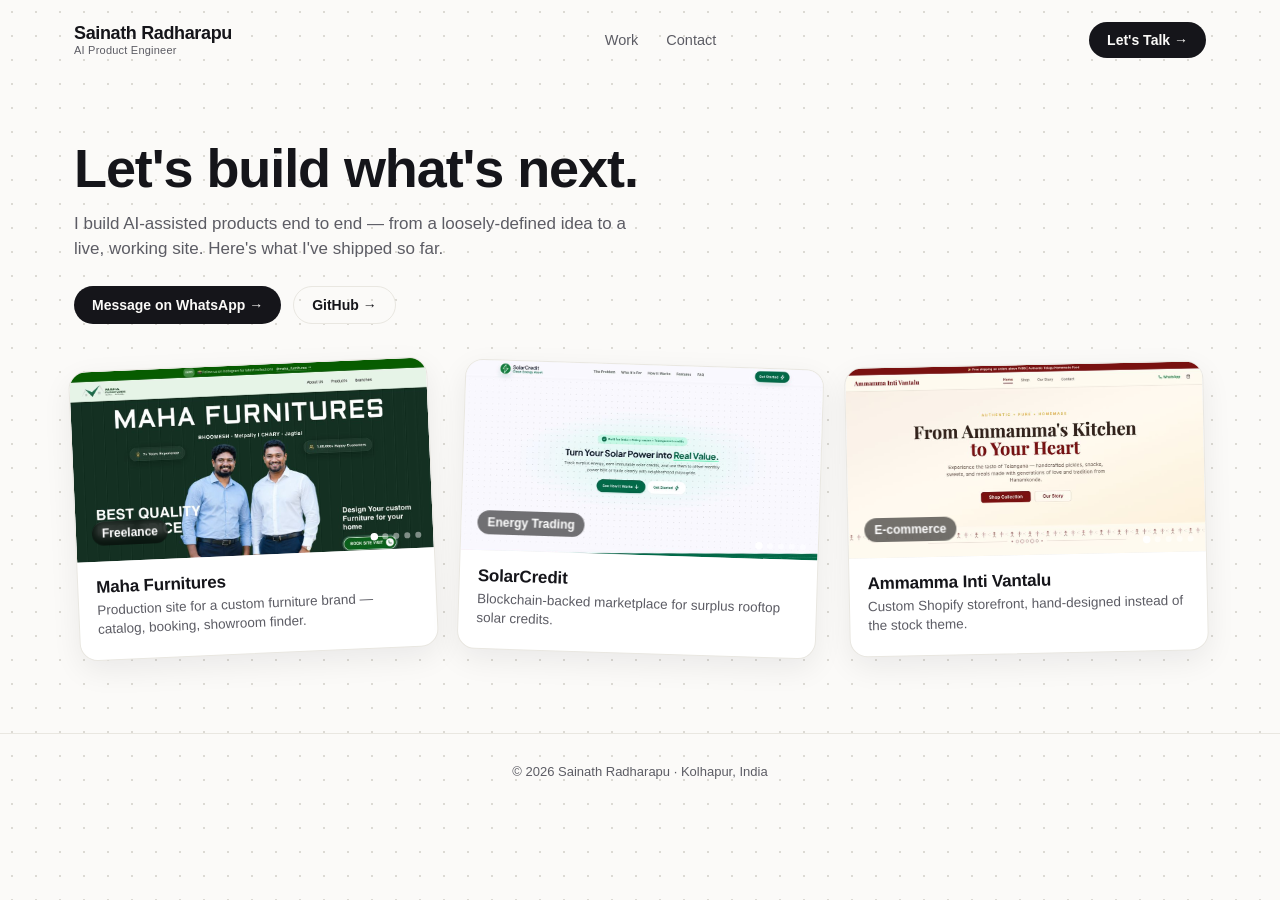
==== index.html @ 1b239308 "Initial commit: portfolio site Playground-style project grid with auto-rotating screenshot carousels" ====
<!DOCTYPE html>
<html lang="en">
<head>
<meta charset="UTF-8">
<meta name="viewport" content="width=device-width, initial-scale=1">
<title>Sainath Radharapu — Work</title>
<meta name="description" content="Projects built by Sainath Radharapu — AI-assisted products, shipped sites, and ML pipelines.">
<link rel="stylesheet" href="css/style.css">
</head>
<body>
  <div class="gradient-blob"></div>

  <nav class="nav">
    <a class="logo" href="#">
      <span class="logo-name">Sainath Radharapu</span>
      <span class="logo-role">AI Product Engineer</span>
    </a>
    <div class="links">
      <a href="#work">Work</a>
      <a href="https://wa.me/917036701972?text=Hi%20Sainath!%20I%20checked%20out%20your%20portfolio%20and%20wanted%20to%20connect." target="_blank" rel="noopener">Contact</a>
    </div>
    <a class="btn" href="https://wa.me/917036701972?text=Hi%20Sainath!%20I%20checked%20out%20your%20portfolio%20and%20wanted%20to%20connect." target="_blank" rel="noopener">Let's Talk →</a>
  </nav>

  <section class="hero">
    <h1>Let's build what's next.</h1>
    <p>I build AI-assisted products end to end — from a loosely-defined idea to a live, working site. Here's what I've shipped so far.</p>
    <div class="cta-row">
      <a class="btn" href="https://wa.me/917036701972?text=Hi%20Sainath!%20I%20checked%20out%20your%20portfolio%20and%20wanted%20to%20connect." target="_blank" rel="noopener">Message on WhatsApp →</a>
      <a class="btn btn-outline" href="https://github.com/Sai-dev313" target="_blank" rel="noopener">GitHub →</a>
    </div>
  </section>

  <section id="work" class="playground">

    <a class="card" href="projects/maha-furnitures/">
      <div class="thumb">
        <div class="carousel" data-interval="2800">
          <img src="assets/maha-furnitures/section-1.jpg" alt="Maha Furnitures screenshot 1">
          <img src="assets/maha-furnitures/section-2.jpg" alt="Maha Furnitures screenshot 2">
          <img src="assets/maha-furnitures/section-3.jpg" alt="Maha Furnitures screenshot 3">
          <img src="assets/maha-furnitures/section-4.jpg" alt="Maha Furnitures screenshot 4">
          <img src="assets/maha-furnitures/section-5.jpg" alt="Maha Furnitures screenshot 5">
        </div>
        <span class="tag">Freelance</span>
      </div>
      <div class="meta">
        <h3>Maha Furnitures</h3>
        <p>Production site for a custom furniture brand — catalog, booking, showroom finder.</p>
      </div>
    </a>

    <a class="card" href="projects/solarcredit/">
      <div class="thumb">
        <div class="carousel" data-interval="2800">
          <img src="assets/solarcredit/section-1.jpg" alt="SolarCredit screenshot 1">
          <img src="assets/solarcredit/section-2.jpg" alt="SolarCredit screenshot 2">
          <img src="assets/solarcredit/section-3.jpg" alt="SolarCredit screenshot 3">
          <img src="assets/solarcredit/section-4.jpg" alt="SolarCredit screenshot 4">
          <img src="assets/solarcredit/section-5.jpg" alt="SolarCredit screenshot 5">
        </div>
        <span class="tag">Energy Trading</span>
      </div>
      <div class="meta">
        <h3>SolarCredit</h3>
        <p>Blockchain-backed marketplace for surplus rooftop solar credits.</p>
      </div>
    </a>

    <a class="card" href="projects/ammamma-inti-vantalu/">
      <div class="thumb">
        <div class="carousel" data-interval="2800">
          <img src="assets/ammamma-inti-vantalu/section-1.jpg" alt="Ammamma Inti Vantalu screenshot 1">
          <img src="assets/ammamma-inti-vantalu/section-2.jpg" alt="Ammamma Inti Vantalu screenshot 2">
          <img src="assets/ammamma-inti-vantalu/section-3.jpg" alt="Ammamma Inti Vantalu screenshot 3">
          <img src="assets/ammamma-inti-vantalu/section-4.jpg" alt="Ammamma Inti Vantalu screenshot 4">
          <img src="assets/ammamma-inti-vantalu/section-5.jpg" alt="Ammamma Inti Vantalu screenshot 5">
        </div>
        <span class="tag">E-commerce</span>
      </div>
      <div class="meta">
        <h3>Ammamma Inti Vantalu</h3>
        <p>Custom Shopify storefront, hand-designed instead of the stock theme.</p>
      </div>
    </a>

  </section>

  <footer>© 2026 Sainath Radharapu · Kolhapur, India</footer>

  <script src="js/carousel.js"></script>
</body>
</html>
---- css/style.css ----
:root {
  --bg: #fbfaf8;
  --dot: #dcdad4;
  --card-bg: #ffffff;
  --ink: #15151a;
  --ink-soft: #5c5c64;
  --line: #e9e7e1;
  --accent: #2b57ff;
  --grad-a: rgba(130,170,255,0.30);
  --grad-b: rgba(255,195,165,0.28);
  --grad-c: rgba(190,160,255,0.22);
  --radius: 18px;
  --shadow: 0 10px 30px rgba(20,20,30,0.07);
  --shadow-hover: 0 18px 40px rgba(20,20,30,0.13);
}

* { box-sizing: border-box; }

html, body {
  margin: 0;
  padding: 0;
  background-color: var(--bg);
  background-image: radial-gradient(var(--dot) 1.3px, transparent 1.3px);
  background-size: 24px 24px;
  color: var(--ink);
  font-family: -apple-system, BlinkMacSystemFont, "Inter", "Segoe UI", Roboto, sans-serif;
}

.gradient-blob {
  position: fixed;
  top: -260px;
  left: 50%;
  transform: translateX(-50%);
  width: min(1100px, 150vw);
  height: 560px;
  background:
    radial-gradient(circle at 25% 35%, var(--grad-a), transparent 60%),
    radial-gradient(circle at 70% 55%, var(--grad-b), transparent 60%),
    radial-gradient(circle at 50% 10%, var(--grad-c), transparent 55%);
  filter: blur(50px);
  z-index: -1;
  pointer-events: none;
}

a { color: inherit; text-decoration: none; }

.wrap {
  max-width: 1180px;
  margin: 0 auto;
  padding: 0 24px;
}

/* ---------- Nav ---------- */
.nav {
  display: flex;
  align-items: center;
  justify-content: space-between;
  padding: 22px 24px;
  max-width: 1180px;
  margin: 0 auto;
}
.nav .logo {
  display: flex;
  flex-direction: column;
  line-height: 1.2;
}
.nav .logo .logo-name {
  font-weight: 800;
  font-size: 18px;
  letter-spacing: -0.02em;
}
.nav .logo .logo-role {
  font-size: 11px;
  font-weight: 500;
  color: var(--ink-soft);
  letter-spacing: 0.02em;
}
.nav .links {
  display: flex;
  gap: 28px;
  font-size: 14.5px;
  color: var(--ink-soft);
}
.nav .links a:hover { color: var(--ink); }
.btn {
  display: inline-flex;
  align-items: center;
  gap: 8px;
  background: var(--ink);
  color: var(--bg);
  padding: 10px 18px;
  border-radius: 999px;
  font-size: 14px;
  font-weight: 600;
  white-space: nowrap;
}
.btn:hover { opacity: 0.85; }
.btn-outline {
  background: transparent;
  border: 1px solid var(--line);
  color: var(--ink);
}

/* ---------- Hero ---------- */
.hero {
  padding: 60px 24px 30px;
  max-width: 1180px;
  margin: 0 auto;
}
.hero h1 {
  font-size: clamp(32px, 5vw, 54px);
  line-height: 1.05;
  margin: 0 0 14px 0;
  letter-spacing: -0.02em;
  max-width: 760px;
}
.hero p {
  font-size: 17px;
  color: var(--ink-soft);
  max-width: 560px;
  margin: 0 0 24px 0;
  line-height: 1.5;
}
.hero .cta-row { display: flex; gap: 12px; flex-wrap: wrap; }

/* ---------- Playground grid ---------- */
.playground {
  max-width: 1180px;
  margin: 10px auto 80px;
  padding: 0 24px;
  display: grid;
  grid-template-columns: repeat(3, 1fr);
  gap: 34px 28px;
}
@media (max-width: 860px) {
  .playground { grid-template-columns: repeat(2, 1fr); }
}
@media (max-width: 560px) {
  .playground { grid-template-columns: 1fr; }
}

.card {
  display: block;
  border-radius: var(--radius);
  background: var(--card-bg);
  box-shadow: var(--shadow);
  overflow: hidden;
  transform: rotate(var(--tilt, 0deg));
  transition: transform .25s ease, box-shadow .25s ease;
  border: 1px solid var(--line);
}
.card:hover {
  transform: rotate(0deg) translateY(-6px) scale(1.015);
  box-shadow: var(--shadow-hover);
}
.card:nth-child(6n+1) { --tilt: -2.5deg; }
.card:nth-child(6n+2) { --tilt: 1.8deg; }
.card:nth-child(6n+3) { --tilt: -1.2deg; }
.card:nth-child(6n+4) { --tilt: 2.2deg; }
.card:nth-child(6n+5) { --tilt: -1.8deg; }
.card:nth-child(6n+6) { --tilt: 1.2deg; }

.card .thumb {
  position: relative;
  height: 190px;
  overflow: hidden;
  background: #eee;
}
.card .thumb .tag {
  position: absolute;
  left: 16px;
  bottom: 16px;
  z-index: 3;
  background: rgba(0,0,0,0.55);
  color: #fff;
  font-size: 12px;
  font-weight: 600;
  padding: 5px 10px;
  border-radius: 999px;
  backdrop-filter: blur(4px);
}

/* ---------- Screenshot carousel ---------- */
.carousel {
  position: absolute;
  inset: 0;
  overflow: hidden;
}
.carousel img {
  position: absolute;
  inset: 0;
  width: 100%;
  height: 100%;
  object-fit: cover;
  object-position: top center;
  opacity: 0;
  transition: opacity 1s ease;
}
.carousel img.active { opacity: 1; }
.carousel .dots {
  position: absolute;
  bottom: 10px;
  right: 12px;
  display: flex;
  gap: 5px;
  z-index: 3;
}
.carousel .dots span {
  width: 6px; height: 6px;
  border-radius: 50%;
  background: rgba(255,255,255,0.45);
  transition: background .3s ease, transform .3s ease;
}
.carousel .dots span.active {
  background: #fff;
  transform: scale(1.25);
}
.card .meta { padding: 16px 18px 20px; }
.card .meta h3 {
  margin: 0 0 4px 0;
  font-size: 17px;
  letter-spacing: -0.01em;
}
.card .meta p {
  margin: 0;
  font-size: 13.5px;
  color: var(--ink-soft);
  line-height: 1.4;
}

/* ---------- Project detail page ---------- */
.crumbs {
  padding: 26px 24px 0;
  max-width: 1180px;
  margin: 0 auto;
  font-size: 13.5px;
  color: var(--ink-soft);
  display: flex;
  gap: 8px;
  align-items: center;
}
.crumbs .chip {
  background: var(--card-bg);
  border: 1px solid var(--line);
  padding: 5px 12px;
  border-radius: 999px;
}
.crumbs .chip.active { color: var(--accent); border-color: var(--accent); }

.detail-hero {
  max-width: 1180px;
  margin: 18px auto 0;
  padding: 0 24px;
  display: grid;
  grid-template-columns: 1fr 1fr;
  gap: 40px;
  align-items: center;
}
@media (max-width: 860px) {
  .detail-hero { grid-template-columns: 1fr; }
}
.detail-hero h1 {
  font-size: clamp(30px, 4.2vw, 46px);
  line-height: 1.08;
  letter-spacing: -0.02em;
  margin: 0 0 18px 0;
}
.detail-hero .who {
  display: flex;
  align-items: center;
  gap: 12px;
  margin-top: 18px;
}
.detail-hero .who .avatar {
  width: 42px; height: 42px; border-radius: 10px;
  overflow: hidden;
  flex-shrink: 0;
  background: var(--accent);
  perspective: 300px;
}
.detail-hero .who .avatar img {
  width: 100%; height: 100%;
  object-fit: cover;
  object-position: top center;
  display: block;
  transform: rotateX(0deg) rotateY(0deg);
  transition: transform 0.12s ease-out;
  will-change: transform;
}

/* ---------- Social links row ---------- */
.crumbs { justify-content: space-between; }
.crumb-chips { display: flex; gap: 8px; align-items: center; }
.social-row { display: flex; gap: 8px; align-items: center; }
.social-row a {
  width: 32px; height: 32px;
  border-radius: 50%;
  background: var(--card-bg);
  border: 1px solid var(--line);
  display: flex;
  align-items: center;
  justify-content: center;
  color: var(--ink);
  transition: background .2s ease, color .2s ease, transform .2s ease;
}
.social-row a svg { width: 15px; height: 15px; }
.social-row a:hover {
  background: var(--ink);
  color: var(--bg);
  transform: translateY(-2px);
}
.detail-hero .who .role { font-size: 13px; color: var(--ink-soft); }
.detail-hero .img {
  position: relative;
  border-radius: 16px;
  aspect-ratio: 16/10.5;
  box-shadow: var(--shadow);
  border: 1px solid var(--line);
  overflow: hidden;
  background: #eee;
}
.detail-hero .img .carousel img {
  border-radius: 16px;
}

.detail-body {
  max-width: 1180px;
  margin: 56px auto 100px;
  padding: 0 24px;
  display: grid;
  grid-template-columns: 220px 1fr 220px;
  gap: 48px;
}
@media (max-width: 860px) {
  .detail-body { grid-template-columns: 1fr; }
}
.detail-body .label {
  font-size: 12px;
  letter-spacing: 0.08em;
  color: var(--ink-soft);
  text-transform: uppercase;
  margin-bottom: 10px;
}
.detail-body .about h4 { margin: 0 0 8px 0; font-size: 16px; }
.detail-body .about p { color: var(--ink-soft); font-size: 14px; line-height: 1.55; margin: 0; }
.detail-body .quote {
  font-size: clamp(20px, 2.6vw, 28px);
  line-height: 1.3;
  letter-spacing: -0.01em;
  margin: 0 0 26px 0;
}
.detail-body .list { list-style: none; padding: 0; margin: 0; }
.detail-body .list li {
  padding: 9px 0;
  border-top: 1px solid var(--line);
  font-size: 14px;
}
.detail-body .list li:first-child { border-top: none; }
.detail-body .links a {
  display: inline-block;
  margin-right: 14px;
  font-size: 14px;
  font-weight: 600;
  color: var(--accent);
}
.detail-body .section { margin-bottom: 30px; }

.back-row { max-width: 1180px; margin: 0 auto 20px; padding: 0 24px; }
.back-row a { font-size: 14px; color: var(--ink-soft); }
.back-row a:hover { color: var(--ink); }

footer {
  border-top: 1px solid var(--line);
  padding: 30px 24px;
  text-align: center;
  color: var(--ink-soft);
  font-size: 13px;
}
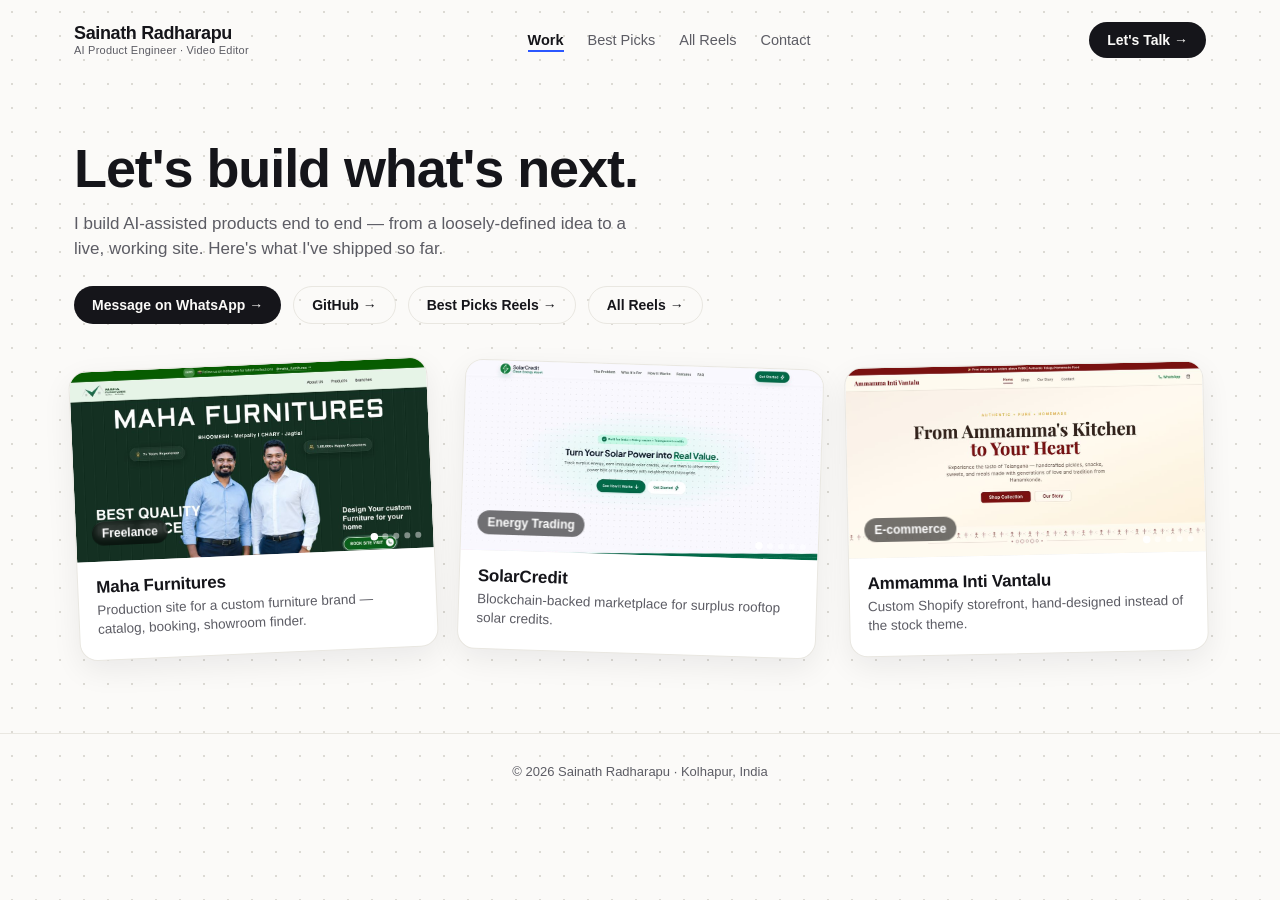
==== commit c6e20a97: "Add Video Editor portfolio with Best Picks and All Reels pages" ====
--- a/index.html
+++ b/index.html
@@ -13,10 +13,12 @@
   <nav class="nav">
     <a class="logo" href="#">
       <span class="logo-name">Sainath Radharapu</span>
-      <span class="logo-role">AI Product Engineer</span>
+      <span class="logo-role">AI Product Engineer · Video Editor</span>
     </a>
     <div class="links">
-      <a href="#work">Work</a>
+      <a href="#work" aria-current="page">Work</a>
+      <a href="video-editor/best-picks/">Best Picks</a>
+      <a href="video-editor/">All Reels</a>
       <a href="https://wa.me/917036701972?text=Hi%20Sainath!%20I%20checked%20out%20your%20portfolio%20and%20wanted%20to%20connect." target="_blank" rel="noopener">Contact</a>
     </div>
     <a class="btn" href="https://wa.me/917036701972?text=Hi%20Sainath!%20I%20checked%20out%20your%20portfolio%20and%20wanted%20to%20connect." target="_blank" rel="noopener">Let's Talk →</a>
@@ -28,6 +30,8 @@
     <div class="cta-row">
       <a class="btn" href="https://wa.me/917036701972?text=Hi%20Sainath!%20I%20checked%20out%20your%20portfolio%20and%20wanted%20to%20connect." target="_blank" rel="noopener">Message on WhatsApp →</a>
       <a class="btn btn-outline" href="https://github.com/Sai-dev313" target="_blank" rel="noopener">GitHub →</a>
+      <a class="btn btn-outline" href="video-editor/best-picks/">Best Picks Reels →</a>
+      <a class="btn btn-outline" href="video-editor/">All Reels →</a>
     </div>
   </section>
 
@@ -88,6 +92,6 @@
 
   <footer>© 2026 Sainath Radharapu · Kolhapur, India</footer>
 
-  <script src="js/carousel.js"></script>
+  <script defer src="js/carousel.js"></script>
 </body>
 </html>
--- a/css/style.css
+++ b/css/style.css
@@ -55,6 +55,8 @@
   display: flex;
   align-items: center;
   justify-content: space-between;
+  flex-wrap: wrap;
+  gap: 14px 20px;
   padding: 22px 24px;
   max-width: 1180px;
   margin: 0 auto;
@@ -77,11 +79,27 @@
 }
 .nav .links {
   display: flex;
-  gap: 28px;
+  flex-wrap: wrap;
+  gap: 14px 24px;
   font-size: 14.5px;
   color: var(--ink-soft);
 }
+.nav .links a {
+  position: relative;
+  padding-block: 4px;
+}
 .nav .links a:hover { color: var(--ink); }
+.nav .links a[aria-current="page"] {
+  color: var(--ink);
+  font-weight: 600;
+}
+.nav .links a[aria-current="page"]::after {
+  content: "";
+  position: absolute;
+  inset-inline: 0;
+  inset-block-end: 0;
+  border-block-end: 2px solid var(--accent);
+}
 .btn {
   display: inline-flex;
   align-items: center;
@@ -376,3 +394,284 @@
   color: var(--ink-soft);
   font-size: 13px;
 }
+
+/* ---------- Section headers & filters ---------- */
+.section-head {
+  max-width: 1180px;
+  margin: 28px auto 18px;
+  padding: 0 24px;
+  display: flex;
+  align-items: flex-end;
+  justify-content: space-between;
+  gap: 18px 24px;
+  flex-wrap: wrap;
+}
+.section-eyebrow {
+  font-size: 12px;
+  font-weight: 600;
+  letter-spacing: 0.08em;
+  text-transform: uppercase;
+  color: var(--accent);
+  margin: 0 0 6px 0;
+}
+.section-head h2 {
+  font-size: clamp(24px, 3vw, 32px);
+  line-height: 1.12;
+  letter-spacing: -0.02em;
+  margin: 0 0 6px 0;
+}
+.section-sub {
+  margin: 0;
+  font-size: 15px;
+  color: var(--ink-soft);
+  max-width: 540px;
+  line-height: 1.45;
+}
+.section-actions {
+  display: flex;
+  align-items: center;
+  gap: 10px;
+  flex-wrap: wrap;
+}
+
+.filter-row {
+  display: flex;
+  align-items: center;
+  gap: 8px;
+  flex-wrap: wrap;
+}
+.filter-pill {
+  appearance: none;
+  display: inline-flex;
+  align-items: center;
+  font: inherit;
+  font-size: 13.5px;
+  font-weight: 600;
+  padding: 8px 15px;
+  border-radius: 999px;
+  border: 1px solid var(--line);
+  background: var(--card-bg);
+  color: var(--ink-soft);
+  cursor: pointer;
+  transition: background .2s ease, color .2s ease, border-color .2s ease;
+}
+.filter-pill:hover {
+  color: var(--ink);
+  border-color: var(--ink-soft);
+}
+.filter-pill[aria-pressed="true"],
+.filter-pill[aria-current="page"] {
+  background: var(--ink);
+  color: var(--bg);
+  border-color: var(--ink);
+}
+.filter-pill:focus-visible,
+.btn:focus-visible,
+.nav a:focus-visible,
+.reel-ext:focus-visible {
+  outline: 2px solid var(--accent);
+  outline-offset: 2px;
+}
+
+/* ---------- Video Editor reels grid ---------- */
+.reels-groups {
+  margin-bottom: 80px;
+}
+.reels-group {
+  max-width: 1180px;
+  margin: 26px auto 42px;
+  padding: 0 24px;
+}
+.reels-group[hidden] {
+  display: none;
+}
+.reels-group-head {
+  display: flex;
+  align-items: center;
+  justify-content: space-between;
+  gap: 12px;
+  padding-bottom: 10px;
+  margin-bottom: 18px;
+  border-bottom: 1px solid var(--line);
+}
+.reels-group-title {
+  margin: 0;
+  font-size: 13px;
+  font-weight: 700;
+  letter-spacing: 0.07em;
+  text-transform: uppercase;
+  color: var(--ink);
+  display: inline-flex;
+  align-items: center;
+  gap: 8px;
+}
+.reels-group-ratio {
+  font-size: 11.5px;
+  font-weight: 600;
+  letter-spacing: 0.02em;
+  padding: 2px 8px;
+  border-radius: 999px;
+  background: var(--card-bg);
+  border: 1px solid var(--line);
+  color: var(--ink-soft);
+  text-transform: none;
+}
+.reels-group-count {
+  font-size: 13px;
+  color: var(--ink-soft);
+}
+
+.reels-grid {
+  display: grid;
+  grid-template-columns: repeat(3, minmax(0, 1fr));
+  align-items: start;
+  gap: 28px;
+}
+@media (max-width: 960px) {
+  .reels-grid { grid-template-columns: repeat(2, minmax(0, 1fr)); }
+}
+@media (max-width: 600px) {
+  .reels-grid { grid-template-columns: 1fr; }
+}
+
+.card.reel-card,
+.card.reel-card:nth-child(n) {
+  --tilt: 0deg;
+  display: flex;
+  flex-direction: column;
+  transform: none;
+  transition: none;
+}
+.card.reel-card:hover,
+.card.reel-card:focus-within {
+  transform: none;
+  box-shadow: var(--shadow);
+}
+.card.reel-card[hidden] {
+  display: none;
+}
+
+.reel-frame {
+  position: relative;
+  width: 100%;
+  background: #ffffff;
+  border-bottom: 1px solid var(--line);
+}
+.reel-frame .instagram-media,
+.reel-frame iframe {
+  display: block !important;
+  width: 100% !important;
+  min-width: 0 !important;
+  max-width: 100% !important;
+  margin: 0 !important;
+  border: 0 !important;
+  border-radius: 0 !important;
+  box-shadow: none !important;
+  background: #ffffff !important;
+}
+.reel-fallback {
+  display: flex;
+  align-items: center;
+  justify-content: center;
+  min-height: 220px;
+  padding: 24px;
+  text-align: center;
+  font-size: 14px;
+  color: var(--ink-soft);
+}
+
+.reel-meta {
+  padding: 13px 16px;
+  display: flex;
+  align-items: center;
+  justify-content: space-between;
+  gap: 10px;
+  background: var(--card-bg);
+}
+.reel-title-wrap {
+  display: flex;
+  align-items: center;
+  gap: 8px;
+  min-width: 0;
+  flex-wrap: wrap;
+}
+.reel-title {
+  font-size: 14px;
+  font-weight: 700;
+  letter-spacing: -0.01em;
+}
+.reel-badge {
+  display: inline-flex;
+  align-items: center;
+  background: var(--ink);
+  color: var(--bg);
+  font-size: 11px;
+  font-weight: 600;
+  letter-spacing: 0.02em;
+  padding: 3px 9px;
+  border-radius: 999px;
+  white-space: nowrap;
+}
+.reel-ext {
+  font-size: 13px;
+  font-weight: 600;
+  color: var(--accent);
+  white-space: nowrap;
+}
+.reel-ext:hover { text-decoration: underline; }
+
+.reel-stats {
+  display: grid;
+  grid-template-columns: repeat(3, minmax(0, 1fr));
+  gap: 14px;
+  background: var(--card-bg);
+  border: 1px solid var(--line);
+  border-radius: var(--radius);
+  padding: 22px;
+  box-shadow: var(--shadow);
+}
+.reel-stat {
+  display: flex;
+  flex-direction: column;
+  gap: 4px;
+}
+.reel-stat strong {
+  font-size: clamp(24px, 3vw, 34px);
+  line-height: 1.05;
+  letter-spacing: -0.02em;
+}
+.reel-stat span {
+  font-size: 13px;
+  color: var(--ink-soft);
+}
+@media (max-width: 560px) {
+  .reel-stats { grid-template-columns: 1fr; }
+}
+
+.reels-toolbar {
+  max-width: 1180px;
+  margin: 42px auto 12px;
+  padding: 0 24px;
+  display: flex;
+  align-items: center;
+  justify-content: space-between;
+  gap: 14px;
+  flex-wrap: wrap;
+}
+.reels-count {
+  font-size: 13.5px;
+  color: var(--ink-soft);
+  margin: 0;
+}
+
+@media (prefers-reduced-motion: reduce) {
+  .card,
+  .filter-pill,
+  .social-row a {
+    transition: none;
+  }
+  .card:hover,
+  .reel-card:focus-within {
+    transform: rotate(0deg);
+  }
+}
